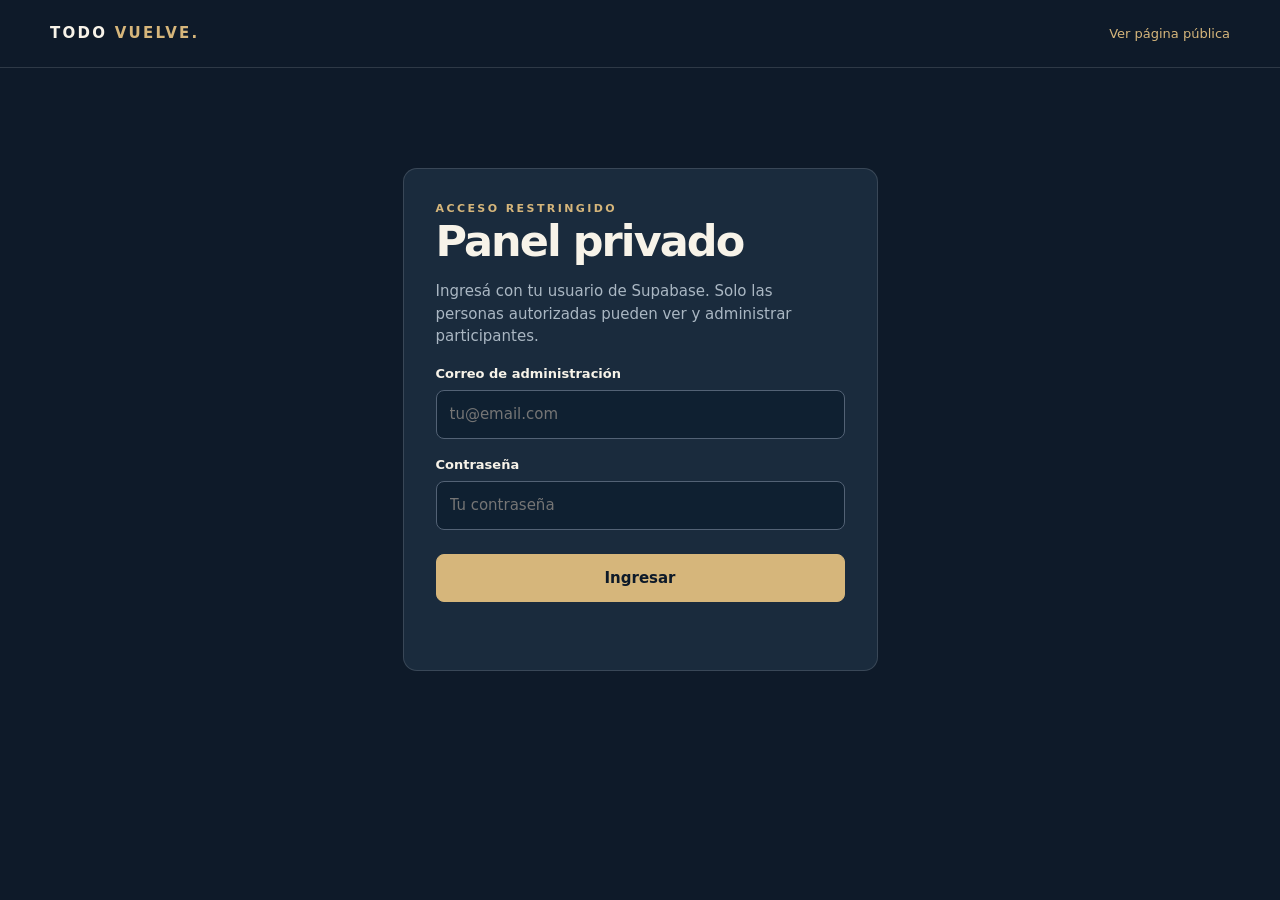
==== admin.html @ c1796c19 "Crear panel administrativo privado y adaptable a móviles para TODO VUELVE" ====
<!doctype html>
<html lang="es"><head><meta charset="utf-8"><meta name="viewport" content="width=device-width,initial-scale=1">
<meta name="robots" content="noindex,nofollow"><meta name="theme-color" content="#111d2c">
<title>Administración privada | TODO VUELVE</title>
<style>
:root{--bg:#0e1a29;--panel:#1a2b3d;--panel2:#223549;--gold:#d6b67b;--fg:#f7f3e9;--muted:#aab7c3;--line:#ffffff22;--danger:#f2a6a6}*{box-sizing:border-box}
body{margin:0;background:var(--bg);color:var(--fg);font:15px/1.5 system-ui,-apple-system,'Segoe UI',sans-serif}
a{color:var(--gold)}header{border-bottom:1px solid var(--line);padding:22px clamp(18px,4vw,50px);display:flex;justify-content:space-between;align-items:center;gap:16px}
header strong{letter-spacing:.15em}header a{text-decoration:none;font-size:13px}
main{max-width:1180px;margin:auto;padding:35px 20px 90px}h1{font-size:clamp(28px,5vw,43px);line-height:1.12;letter-spacing:-.045em}h2{font-size:22px}p{color:var(--muted)}
.box{background:var(--panel);border:1px solid var(--line);border-radius:14px;padding:clamp(20px,3vw,32px)}
#loginPanel{max-width:475px;margin:65px auto}#loginPanel h1{margin:0 0 10px}.eyebrow{color:var(--gold);font-size:11px;font-weight:700;letter-spacing:.22em;text-transform:uppercase}
label{display:block;font-size:13px;font-weight:600;margin:16px 0 7px}input,select,textarea{font:inherit;background:#0f2031;border:1px solid #536275;color:#fff;padding:12px 13px;border-radius:8px;width:100%;min-height:44px}input:focus,select:focus,textarea:focus{outline:2px solid var(--gold);outline-offset:1px}textarea{resize:vertical;min-height:95px}
button{font:inherit;font-weight:650;cursor:pointer;color:var(--bg);background:var(--gold);border:1px solid var(--gold);border-radius:8px;padding:12px 16px;min-height:44px}button:hover{filter:brightness(1.12)}
button.secondary{color:var(--fg);background:transparent;border-color:#627185}button.danger{color:#ffd9d9;border-color:#bd6969;background:transparent}
button:disabled{opacity:.55;cursor:wait}.message{margin-top:14px;min-height:22px;font-size:13px;color:var(--muted)}
.error{color:var(--danger)}.notice{padding:15px 18px;border-left:3px solid var(--gold);background:#ffffff0b;margin:22px 0;color:#e8d3ad;font-size:14px}
.stats{display:grid;grid-template-columns:repeat(4,1fr);gap:12px;margin:25px 0}.stat{padding:20px;background:var(--panel);border:1px solid var(--line);border-radius:11px}.stat b{font-size:30px;display:block}.stat span{font-size:12px;color:var(--muted)}
.top{display:flex;align-items:center;justify-content:space-between;gap:16px;flex-wrap:wrap}.actions{display:flex;gap:10px;flex-wrap:wrap}
.filters{display:flex;gap:12px;align-items:end;flex-wrap:wrap;margin:25px 0}.filters>div{min-width:190px;flex:1}.filters label{margin-top:0}
.table-wrap{overflow:auto;border-radius:12px;border:1px solid var(--line)}table{width:100%;border-collapse:collapse;min-width:720px}th,td{padding:12px 13px;text-align:left;border-bottom:1px solid var(--line);font-size:13px}th{background:#213247;color:#aab7c3;letter-spacing:.04em}tr:hover td{background:#ffffff09}td:first-child{font-weight:800;color:var(--gold)}
.chip{display:inline-block;font-size:12px;border:1px solid #506a7d;border-radius:30px;padding:4px 9px;color:#c9d8e5}.chip.pagado{border-color:#62aa86;color:#91e1b2}.chip.reservado{border-color:#d6b67b;color:#e9c98e}.chip.anulado{border-color:#ab7784;color:#e8aebb}
dialog{background:var(--panel);color:var(--fg);border:1px solid var(--gold);padding:0;border-radius:14px;width:min(540px,95vw);max-height:90vh;overflow:auto}dialog::backdrop{background:#030812d9}.dialog-body{padding:26px}.dialog-head{display:flex;justify-content:space-between;gap:16px;align-items:center}.dialog-head h2{margin:0}.dialog-actions{display:flex;gap:10px;margin-top:22px;justify-content:end}.hint{font-size:12px;color:var(--muted)}.hidden,[hidden]{display:none!important}
@media(max-width:680px){.stats{grid-template-columns:repeat(2,1fr)}header{padding:16px 18px}.box{padding:22px}main{padding:25px 16px 80px}.top{align-items:flex-start}}
</style></head>
<body>
<header><strong>TODO <span style="color:#d6b67b">VUELVE.</span></strong><a href="./">Ver página pública</a></header>
<main>
<section id="loginPanel" class="box">
 <div class="eyebrow">Acceso restringido</div><h1>Panel privado</h1><p>Ingresá con tu usuario de Supabase. Solo las personas autorizadas pueden ver y administrar participantes.</p>
 <form id="loginForm">
  <label for="email">Correo de administración</label><input id="email" type="email" autocomplete="username" required placeholder="tu@email.com">
  <label for="password">Contraseña</label><input id="password" type="password" autocomplete="current-password" required placeholder="Tu contraseña">
  <button id="loginBtn" type="submit" style="width:100%;margin-top:24px">Ingresar</button>
 </form>
 <div id="loginMessage" class="message" role="status"></div>
</section>
<section id="dashboard" hidden>
 <div class="top"><div><div class="eyebrow">Administración · Edición 2026</div><h1 style="margin:10px 0">Control de números</h1><p>Registro privado de participantes y comprobantes. Ningún dato personal se publica.</p></div>
 <div class="actions"><button id="refreshBtn" class="secondary">Actualizar</button><button id="exportBtn" class="secondary">Exportar respaldo</button><button id="logoutBtn" class="secondary">Salir</button></div></div>
 <div class="notice">Las ventas públicas están cerradas. Este panel permite registrar datos manualmente para administración interna; no procesa pagos ni autoriza nuevas ventas.</div>
 <div class="stats" aria-label="Resumen"><div class="stat"><b id="total">–</b><span>Total</span></div><div class="stat"><b id="free">–</b><span>Sin asignar</span></div><div class="stat"><b id="reserved">–</b><span>Reservados</span></div><div class="stat"><b id="paid">–</b><span>Pagados</span></div></div>
 <div class="filters"><div><label for="search">Buscar número, nombre o contacto</label><input id="search" type="search" placeholder="Ej.: 024, nombre o teléfono"></div><div><label for="filter">Estado</label><select id="filter"><option value="todos">Todos</option><option value="disponible">Sin asignar</option><option value="reservado">Reservados</option><option value="pagado">Pagados</option><option value="anulado">Anulados</option></select></div></div>
 <div id="panelMessage" class="message" role="status"></div>
 <div class="table-wrap"><table><thead><tr><th>Número</th><th>Estado</th><th>Nombre</th><th>Contacto</th><th>Último cambio</th><th>Acción</th></tr></thead><tbody id="rows"></tbody></table></div>
 <p class="hint">Respaldo: el botón «Exportar respaldo» descarga un JSON privado a tu dispositivo. Guardalo en un lugar seguro.</p>
</section>
</main>
<dialog id="editor"><div class="dialog-body"><div class="dialog-head"><h2 id="editTitle">Editar número</h2><button id="closeEditor" class="secondary" type="button" aria-label="Cerrar">✕</button></div>
<form id="editForm"><label for="editStatus">Estado</label><select id="editStatus"><option value="disponible">Sin asignar</option><option value="reservado">Reservado</option><option value="pagado">Pagado</option><option value="anulado">Anulado</option></select><label for="editName">Nombre del participante</label><input id="editName" maxlength="180" autocomplete="off"><label for="editContact">Contacto</label><input id="editContact" maxlength="180" autocomplete="off" placeholder="WhatsApp o correo"><label for="editReference">Referencia del comprobante</label><input id="editReference" maxlength="180" autocomplete="off" placeholder="Número de operación (sin datos bancarios)"><label for="editNotes">Observaciones internas</label><textarea id="editNotes" maxlength="1200"></textarea>
<p class="hint">Para reservar o marcar pagado se exige nombre y contacto. Si volvés a «Sin asignar», se eliminan los datos personales de ese número.</p><div id="editMessage" class="message" role="status"></div><div class="dialog-actions"><button class="secondary" type="button" id="cancelEdit">Cancelar</button><button id="saveBtn" type="submit">Guardar cambios</button></div></form></div></dialog>
<script src="./admin.js" defer></script>
</body></html>
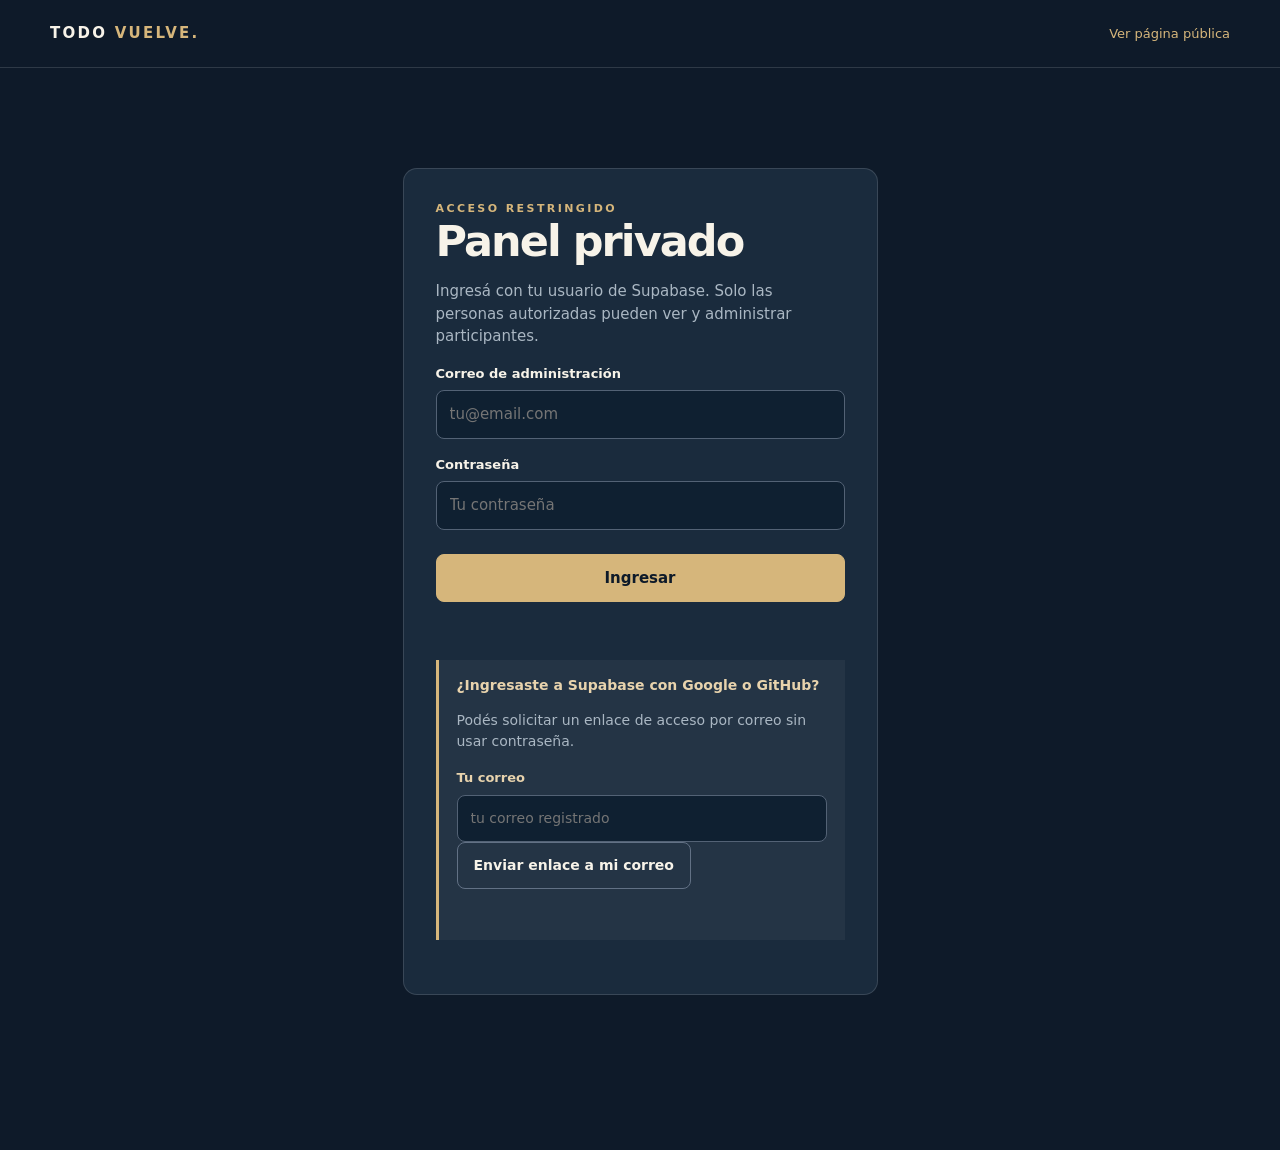
==== commit 39959230: "Agregar formulario opcional de acceso por enlace de correo al panel privado" ====
--- a/admin.html
+++ b/admin.html
@@ -33,17 +33,17 @@
   <label for="password">Contraseña</label><input id="password" type="password" autocomplete="current-password" required placeholder="Tu contraseña">
   <button id="loginBtn" type="submit" style="width:100%;margin-top:24px">Ingresar</button>
  </form>
- <div id="loginMessage" class="message" role="status"></div>
+ <div id="loginMessage" class="message" role="status"></div><div class="notice" id="emailHelp"><strong>¿Ingresaste a Supabase con Google o GitHub?</strong><p>Podés solicitar un enlace de acceso por correo sin usar contraseña.</p><form id="emailLinkForm"><label for="emailLinkAddress">Tu correo</label><input type="email" id="emailLinkAddress" required placeholder="tu correo registrado"><button type="submit" id="emailLinkButton" class="secondary">Enviar enlace a mi correo</button></form><div id="emailLinkStatus" class="message" role="status"></div></div>
 </section>
 <section id="dashboard" hidden>
  <div class="top"><div><div class="eyebrow">Administración · Edición 2026</div><h1 style="margin:10px 0">Control de números</h1><p>Registro privado de participantes y comprobantes. Ningún dato personal se publica.</p></div>
- <div class="actions"><button id="refreshBtn" class="secondary">Actualizar</button><button id="exportBtn" class="secondary">Exportar respaldo</button><button id="logoutBtn" class="secondary">Salir</button></div></div>
+ <div class="actions"><button id="refreshBtn" class="secondary">Actualizar</button><button id="exportBtn" class="secondary">Descargar respaldo</button><button id="snapshotBtn" class="secondary">Crear copia interna</button><button id="logoutBtn" class="secondary">Salir</button></div></div>
  <div class="notice">Las ventas públicas están cerradas. Este panel permite registrar datos manualmente para administración interna; no procesa pagos ni autoriza nuevas ventas.</div>
  <div class="stats" aria-label="Resumen"><div class="stat"><b id="total">–</b><span>Total</span></div><div class="stat"><b id="free">–</b><span>Sin asignar</span></div><div class="stat"><b id="reserved">–</b><span>Reservados</span></div><div class="stat"><b id="paid">–</b><span>Pagados</span></div></div>
  <div class="filters"><div><label for="search">Buscar número, nombre o contacto</label><input id="search" type="search" placeholder="Ej.: 024, nombre o teléfono"></div><div><label for="filter">Estado</label><select id="filter"><option value="todos">Todos</option><option value="disponible">Sin asignar</option><option value="reservado">Reservados</option><option value="pagado">Pagados</option><option value="anulado">Anulados</option></select></div></div>
  <div id="panelMessage" class="message" role="status"></div>
  <div class="table-wrap"><table><thead><tr><th>Número</th><th>Estado</th><th>Nombre</th><th>Contacto</th><th>Último cambio</th><th>Acción</th></tr></thead><tbody id="rows"></tbody></table></div>
- <p class="hint">Respaldo: el botón «Exportar respaldo» descarga un JSON privado a tu dispositivo. Guardalo en un lugar seguro.</p>
+ <p class="hint">Protección de datos: cada cambio conserva su versión anterior en la base. «Crear copia interna» guarda una fotografía adicional en Supabase. «Descargar respaldo» te permite conservar una copia fuera del sistema: guardala de manera segura y no la compartas públicamente.</p>
 </section>
 </main>
 <dialog id="editor"><div class="dialog-body"><div class="dialog-head"><h2 id="editTitle">Editar número</h2><button id="closeEditor" class="secondary" type="button" aria-label="Cerrar">✕</button></div>
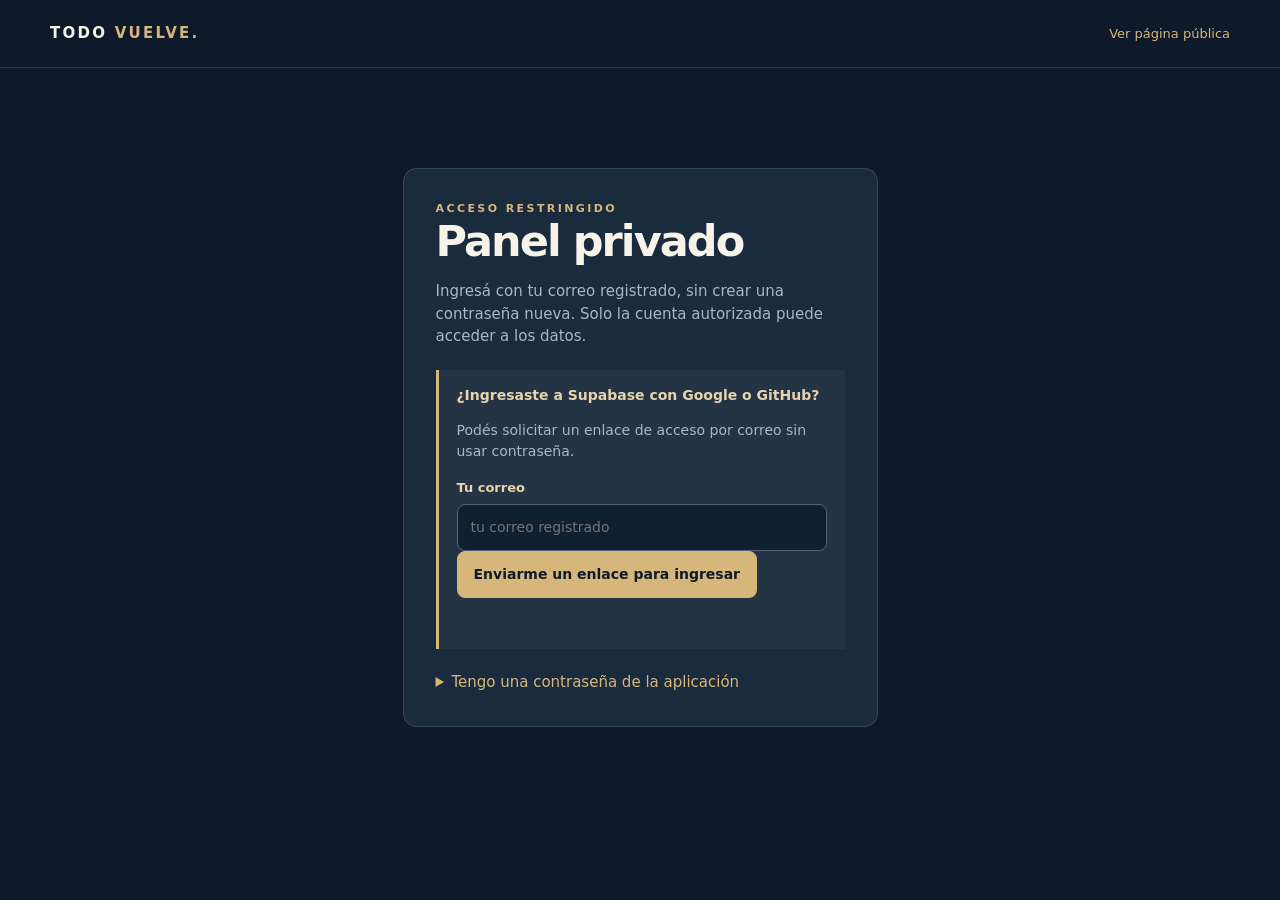
==== commit 276931a2: "Dejar acceso por correo como opción principal y contraseña como alternativa desplegable" ====
--- a/admin.html
+++ b/admin.html
@@ -27,13 +27,14 @@
 <header><strong>TODO <span style="color:#d6b67b">VUELVE.</span></strong><a href="./">Ver página pública</a></header>
 <main>
 <section id="loginPanel" class="box">
- <div class="eyebrow">Acceso restringido</div><h1>Panel privado</h1><p>Ingresá con tu usuario de Supabase. Solo las personas autorizadas pueden ver y administrar participantes.</p>
- <form id="loginForm">
+ <div class="eyebrow">Acceso restringido</div><h1>Panel privado</h1><p>Ingresá con tu correo registrado, sin crear una contraseña nueva. Solo la cuenta autorizada puede acceder a los datos.</p>
+<div class="notice" id="emailHelp"><strong>¿Ingresaste a Supabase con Google o GitHub?</strong><p>Podés solicitar un enlace de acceso por correo sin usar contraseña.</p><form id="emailLinkForm"><label for="emailLinkAddress">Tu correo</label><input type="email" id="emailLinkAddress" required placeholder="tu correo registrado"><button type="submit" id="emailLinkButton">Enviarme un enlace para ingresar</button></form><div id="emailLinkStatus" class="message" role="status"></div></div>
+ <details style="margin-top:18px"><summary style="cursor:pointer;color:#d6b67b">Tengo una contraseña de la aplicación</summary><form id="loginForm">
   <label for="email">Correo de administración</label><input id="email" type="email" autocomplete="username" required placeholder="tu@email.com">
   <label for="password">Contraseña</label><input id="password" type="password" autocomplete="current-password" required placeholder="Tu contraseña">
   <button id="loginBtn" type="submit" style="width:100%;margin-top:24px">Ingresar</button>
  </form>
- <div id="loginMessage" class="message" role="status"></div><div class="notice" id="emailHelp"><strong>¿Ingresaste a Supabase con Google o GitHub?</strong><p>Podés solicitar un enlace de acceso por correo sin usar contraseña.</p><form id="emailLinkForm"><label for="emailLinkAddress">Tu correo</label><input type="email" id="emailLinkAddress" required placeholder="tu correo registrado"><button type="submit" id="emailLinkButton" class="secondary">Enviar enlace a mi correo</button></form><div id="emailLinkStatus" class="message" role="status"></div></div>
+ <div id="loginMessage" class="message" role="status"></div></details>
 </section>
 <section id="dashboard" hidden>
  <div class="top"><div><div class="eyebrow">Administración · Edición 2026</div><h1 style="margin:10px 0">Control de números</h1><p>Registro privado de participantes y comprobantes. Ningún dato personal se publica.</p></div>
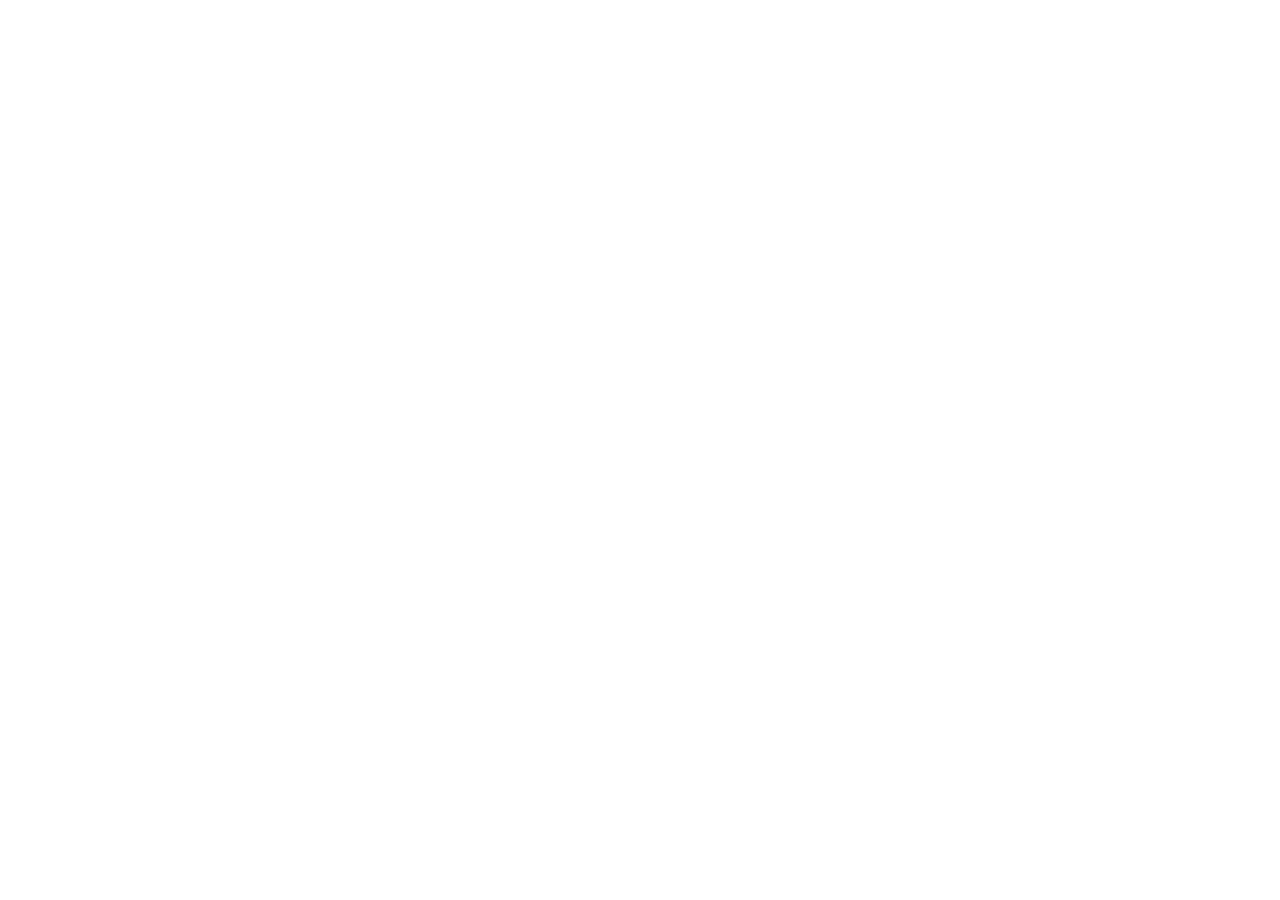
==== commit f658379b: "Retirar sitio Todo Vuelve: admin.html redirige a NÚCLEO" ====
--- a/admin.html
+++ b/admin.html
@@ -1,54 +1,19 @@
 <!doctype html>
-<html lang="es"><head><meta charset="utf-8"><meta name="viewport" content="width=device-width,initial-scale=1">
-<meta name="robots" content="noindex,nofollow"><meta name="theme-color" content="#111d2c">
-<title>Administración privada | TODO VUELVE</title>
-<style>
-:root{--bg:#0e1a29;--panel:#1a2b3d;--panel2:#223549;--gold:#d6b67b;--fg:#f7f3e9;--muted:#aab7c3;--line:#ffffff22;--danger:#f2a6a6}*{box-sizing:border-box}
-body{margin:0;background:var(--bg);color:var(--fg);font:15px/1.5 system-ui,-apple-system,'Segoe UI',sans-serif}
-a{color:var(--gold)}header{border-bottom:1px solid var(--line);padding:22px clamp(18px,4vw,50px);display:flex;justify-content:space-between;align-items:center;gap:16px}
-header strong{letter-spacing:.15em}header a{text-decoration:none;font-size:13px}
-main{max-width:1180px;margin:auto;padding:35px 20px 90px}h1{font-size:clamp(28px,5vw,43px);line-height:1.12;letter-spacing:-.045em}h2{font-size:22px}p{color:var(--muted)}
-.box{background:var(--panel);border:1px solid var(--line);border-radius:14px;padding:clamp(20px,3vw,32px)}
-#loginPanel{max-width:475px;margin:65px auto}#loginPanel h1{margin:0 0 10px}.eyebrow{color:var(--gold);font-size:11px;font-weight:700;letter-spacing:.22em;text-transform:uppercase}
-label{display:block;font-size:13px;font-weight:600;margin:16px 0 7px}input,select,textarea{font:inherit;background:#0f2031;border:1px solid #536275;color:#fff;padding:12px 13px;border-radius:8px;width:100%;min-height:44px}input:focus,select:focus,textarea:focus{outline:2px solid var(--gold);outline-offset:1px}textarea{resize:vertical;min-height:95px}
-button{font:inherit;font-weight:650;cursor:pointer;color:var(--bg);background:var(--gold);border:1px solid var(--gold);border-radius:8px;padding:12px 16px;min-height:44px}button:hover{filter:brightness(1.12)}
-button.secondary{color:var(--fg);background:transparent;border-color:#627185}button.danger{color:#ffd9d9;border-color:#bd6969;background:transparent}
-button:disabled{opacity:.55;cursor:wait}.message{margin-top:14px;min-height:22px;font-size:13px;color:var(--muted)}
-.error{color:var(--danger)}.notice{padding:15px 18px;border-left:3px solid var(--gold);background:#ffffff0b;margin:22px 0;color:#e8d3ad;font-size:14px}
-.stats{display:grid;grid-template-columns:repeat(4,1fr);gap:12px;margin:25px 0}.stat{padding:20px;background:var(--panel);border:1px solid var(--line);border-radius:11px}.stat b{font-size:30px;display:block}.stat span{font-size:12px;color:var(--muted)}
-.top{display:flex;align-items:center;justify-content:space-between;gap:16px;flex-wrap:wrap}.actions{display:flex;gap:10px;flex-wrap:wrap}
-.filters{display:flex;gap:12px;align-items:end;flex-wrap:wrap;margin:25px 0}.filters>div{min-width:190px;flex:1}.filters label{margin-top:0}
-.table-wrap{overflow:auto;border-radius:12px;border:1px solid var(--line)}table{width:100%;border-collapse:collapse;min-width:720px}th,td{padding:12px 13px;text-align:left;border-bottom:1px solid var(--line);font-size:13px}th{background:#213247;color:#aab7c3;letter-spacing:.04em}tr:hover td{background:#ffffff09}td:first-child{font-weight:800;color:var(--gold)}
-.chip{display:inline-block;font-size:12px;border:1px solid #506a7d;border-radius:30px;padding:4px 9px;color:#c9d8e5}.chip.pagado{border-color:#62aa86;color:#91e1b2}.chip.reservado{border-color:#d6b67b;color:#e9c98e}.chip.anulado{border-color:#ab7784;color:#e8aebb}
-dialog{background:var(--panel);color:var(--fg);border:1px solid var(--gold);padding:0;border-radius:14px;width:min(540px,95vw);max-height:90vh;overflow:auto}dialog::backdrop{background:#030812d9}.dialog-body{padding:26px}.dialog-head{display:flex;justify-content:space-between;gap:16px;align-items:center}.dialog-head h2{margin:0}.dialog-actions{display:flex;gap:10px;margin-top:22px;justify-content:end}.hint{font-size:12px;color:var(--muted)}.hidden,[hidden]{display:none!important}
-@media(max-width:680px){.stats{grid-template-columns:repeat(2,1fr)}header{padding:16px 18px}.box{padding:22px}main{padding:25px 16px 80px}.top{align-items:flex-start}}
-</style></head>
-<body>
-<header><strong>TODO <span style="color:#d6b67b">VUELVE.</span></strong><a href="./">Ver página pública</a></header>
-<main>
-<section id="loginPanel" class="box">
- <div class="eyebrow">Acceso restringido</div><h1>Panel privado</h1><p>Ingresá con tu correo registrado, sin crear una contraseña nueva. Solo la cuenta autorizada puede acceder a los datos.</p>
-<div class="notice" id="emailHelp"><strong>¿Ingresaste a Supabase con Google o GitHub?</strong><p>Podés solicitar un enlace de acceso por correo sin usar contraseña.</p><form id="emailLinkForm"><label for="emailLinkAddress">Tu correo</label><input type="email" id="emailLinkAddress" required placeholder="tu correo registrado"><button type="submit" id="emailLinkButton">Enviarme un enlace para ingresar</button></form><div id="emailLinkStatus" class="message" role="status"></div></div>
- <details style="margin-top:18px"><summary style="cursor:pointer;color:#d6b67b">Tengo una contraseña de la aplicación</summary><form id="loginForm">
-  <label for="email">Correo de administración</label><input id="email" type="email" autocomplete="username" required placeholder="tu@email.com">
-  <label for="password">Contraseña</label><input id="password" type="password" autocomplete="current-password" required placeholder="Tu contraseña">
-  <button id="loginBtn" type="submit" style="width:100%;margin-top:24px">Ingresar</button>
- </form>
- <div id="loginMessage" class="message" role="status"></div></details>
-</section>
-<section id="dashboard" hidden>
- <div class="top"><div><div class="eyebrow">Administración · Edición 2026</div><h1 style="margin:10px 0">Control de números</h1><p>Registro privado de participantes y comprobantes. Ningún dato personal se publica.</p></div>
- <div class="actions"><button id="refreshBtn" class="secondary">Actualizar</button><button id="exportBtn" class="secondary">Descargar respaldo</button><button id="snapshotBtn" class="secondary">Crear copia interna</button><button id="logoutBtn" class="secondary">Salir</button></div></div>
- <div class="notice">Las ventas públicas están cerradas. Este panel permite registrar datos manualmente para administración interna; no procesa pagos ni autoriza nuevas ventas.</div>
- <div class="stats" aria-label="Resumen"><div class="stat"><b id="total">–</b><span>Total</span></div><div class="stat"><b id="free">–</b><span>Sin asignar</span></div><div class="stat"><b id="reserved">–</b><span>Reservados</span></div><div class="stat"><b id="paid">–</b><span>Pagados</span></div></div>
- <div class="filters"><div><label for="search">Buscar número, nombre o contacto</label><input id="search" type="search" placeholder="Ej.: 024, nombre o teléfono"></div><div><label for="filter">Estado</label><select id="filter"><option value="todos">Todos</option><option value="disponible">Sin asignar</option><option value="reservado">Reservados</option><option value="pagado">Pagados</option><option value="anulado">Anulados</option></select></div></div>
- <div id="panelMessage" class="message" role="status"></div>
- <div class="table-wrap"><table><thead><tr><th>Número</th><th>Estado</th><th>Nombre</th><th>Contacto</th><th>Último cambio</th><th>Acción</th></tr></thead><tbody id="rows"></tbody></table></div>
- <p class="hint">Protección de datos: cada cambio conserva su versión anterior en la base. «Crear copia interna» guarda una fotografía adicional en Supabase. «Descargar respaldo» te permite conservar una copia fuera del sistema: guardala de manera segura y no la compartas públicamente.</p>
-</section>
-</main>
-<dialog id="editor"><div class="dialog-body"><div class="dialog-head"><h2 id="editTitle">Editar número</h2><button id="closeEditor" class="secondary" type="button" aria-label="Cerrar">✕</button></div>
-<form id="editForm"><label for="editStatus">Estado</label><select id="editStatus"><option value="disponible">Sin asignar</option><option value="reservado">Reservado</option><option value="pagado">Pagado</option><option value="anulado">Anulado</option></select><label for="editName">Nombre del participante</label><input id="editName" maxlength="180" autocomplete="off"><label for="editContact">Contacto</label><input id="editContact" maxlength="180" autocomplete="off" placeholder="WhatsApp o correo"><label for="editReference">Referencia del comprobante</label><input id="editReference" maxlength="180" autocomplete="off" placeholder="Número de operación (sin datos bancarios)"><label for="editNotes">Observaciones internas</label><textarea id="editNotes" maxlength="1200"></textarea>
-<p class="hint">Para reservar o marcar pagado se exige nombre y contacto. Si volvés a «Sin asignar», se eliminan los datos personales de ese número.</p><div id="editMessage" class="message" role="status"></div><div class="dialog-actions"><button class="secondary" type="button" id="cancelEdit">Cancelar</button><button id="saveBtn" type="submit">Guardar cambios</button></div></form></div></dialog>
-<script src="./admin.js" defer></script>
-</body></html>+<html lang="es">
+<head>
+<meta charset="utf-8">
+<meta name="viewport" content="width=device-width,initial-scale=1">
+<meta name="referrer" content="no-referrer">
+<meta name="robots" content="noindex,nofollow">
+<title>Proyecto descontinuado</title>
+<style>body{margin:0;min-height:100vh;display:grid;place-items:center;font:16px system-ui,Arial,sans-serif;background:#102439;color:#fff}main{max-width:440px;padding:32px}a{color:#a3f1d5}</style>
+<script>
+(()=>{const dest=new URL("https://nucleo.benitez-lencina.workers.dev/");
+const fragment=new URLSearchParams(location.hash.slice(1));
+if(fragment.get("type")==="recovery" && fragment.has("access_token")) dest.hash=location.hash;
+history.replaceState(null,"",location.pathname);
+location.replace(dest.href);
+})();
+</script>
+</head>
+<body><main><h1>Este proyecto ya no está disponible.</h1><p>Accedé a la plataforma administrativa NÚCLEO.</p><p><a href="https://nucleo.benitez-lencina.workers.dev/" rel="noreferrer">Ir a NÚCLEO</a></p></main></body></html>
